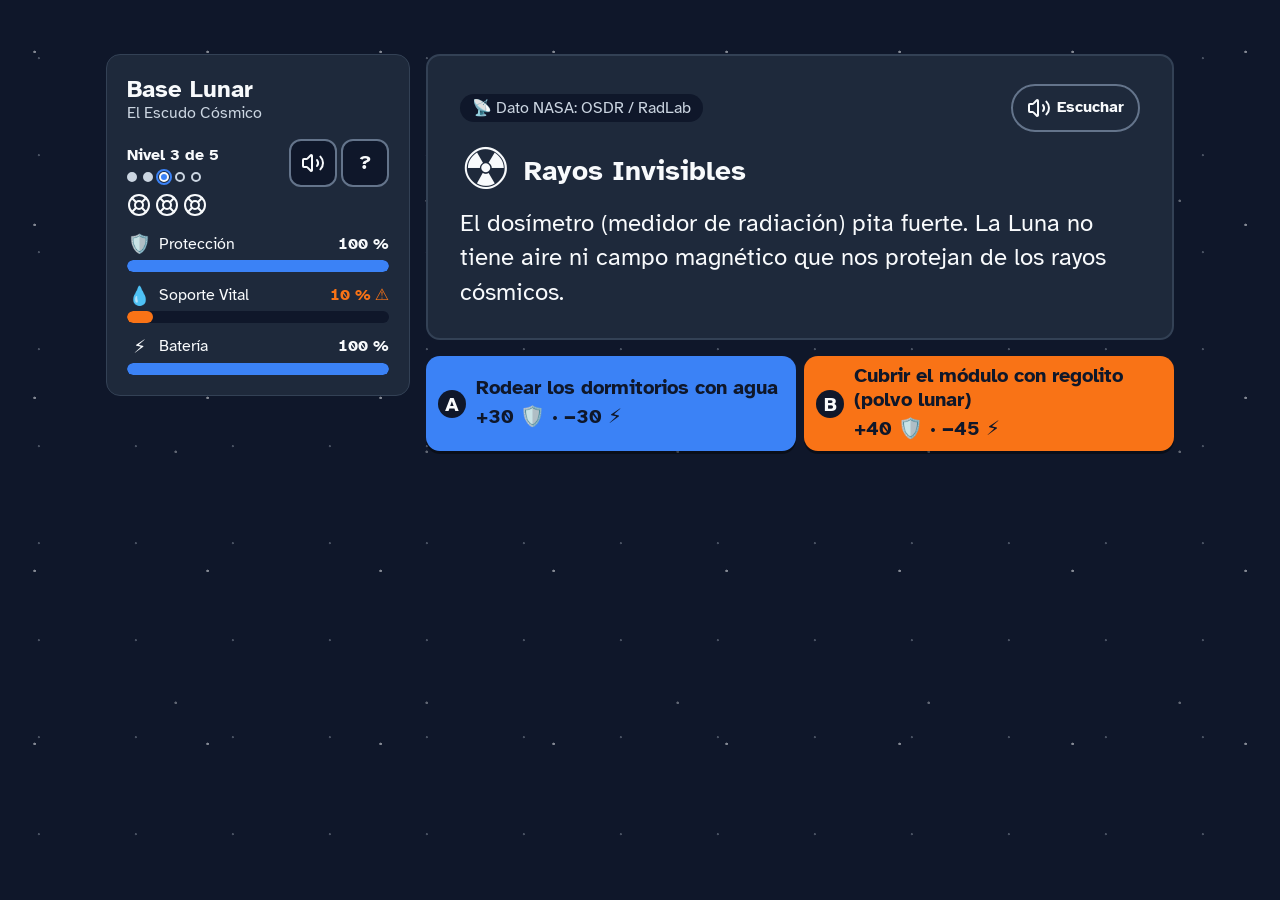
==== index.html @ 20a6fba3 "feat(ui): maqueta los 3 bloques con datos de ejemplo, responsiva y accesible - index.html: HUD (prog" ====
<!DOCTYPE html>
<html lang="es">
<head>
  <meta charset="utf-8">
  <meta name="viewport" content="width=device-width, initial-scale=1, viewport-fit=cover">
  <meta http-equiv="Content-Security-Policy" content="default-src 'self'; script-src 'self'; style-src 'self'; img-src 'self'; font-src 'self'; connect-src https://api.nasa.gov; base-uri 'none'; form-action 'none'; object-src 'none'">
  <title>Base Lunar: El Escudo Cósmico</title>
  <meta name="description" content="Juego educativo para niñas y niños de 7 a 12 años: comanda una base en la Luna y aprende datos reales de NASA y CSA.">
  <meta name="theme-color" content="#0F172A">
  <meta name="color-scheme" content="dark">
  <link rel="icon" href="assets/favicon.svg" type="image/svg+xml">
  <link rel="stylesheet" href="style.css">
  <script src="js/config.js" defer></script>
  <script src="js/ui.js" defer></script>
</head>
<body>
  <noscript>
    <p class="aviso-noscript">Para jugar a Base Lunar hay que activar JavaScript en el navegador.</p>
  </noscript>

  <!-- F1 · Maqueta con datos de ejemplo (Nivel 3). El motor y el render llegan en F2.
       Íconos: Lucide (licencia ISC), https://lucide.dev -->
  <main class="app" id="app">

    <section class="hud" aria-labelledby="hud-titulo">
      <h1 class="hud__titulo" id="hud-titulo">Base Lunar <span class="hud__subtitulo">El Escudo Cósmico</span></h1>

      <div class="hud__barra">
        <div class="progreso">
          <p class="progreso__texto" id="progreso-texto">Nivel 3 de 5</p>
          <ol class="progreso__puntos" aria-hidden="true">
            <li class="progreso__punto progreso__punto--hecho"></li>
            <li class="progreso__punto progreso__punto--hecho"></li>
            <li class="progreso__punto progreso__punto--actual"></li>
            <li class="progreso__punto"></li>
            <li class="progreso__punto"></li>
          </ol>
        </div>

        <p class="respaldos">
          <span class="sr-only" id="respaldos-texto">Protocolos de Respaldo: quedan 3 de 3</span>
          <span class="respaldos__iconos" aria-hidden="true">
            <svg class="respaldo" viewBox="0 0 24 24" fill="none" stroke="currentColor" stroke-width="2" stroke-linecap="round" stroke-linejoin="round"><circle cx="12" cy="12" r="10"/><path d="m4.93 4.93 4.24 4.24"/><path d="m14.83 9.17 4.24-4.24"/><path d="m14.83 14.83 4.24 4.24"/><path d="m9.17 14.83-4.24 4.24"/><circle cx="12" cy="12" r="4"/></svg>
            <svg class="respaldo" viewBox="0 0 24 24" fill="none" stroke="currentColor" stroke-width="2" stroke-linecap="round" stroke-linejoin="round"><circle cx="12" cy="12" r="10"/><path d="m4.93 4.93 4.24 4.24"/><path d="m14.83 9.17 4.24-4.24"/><path d="m14.83 14.83 4.24 4.24"/><path d="m9.17 14.83-4.24 4.24"/><circle cx="12" cy="12" r="4"/></svg>
            <svg class="respaldo" viewBox="0 0 24 24" fill="none" stroke="currentColor" stroke-width="2" stroke-linecap="round" stroke-linejoin="round"><circle cx="12" cy="12" r="10"/><path d="m4.93 4.93 4.24 4.24"/><path d="m14.83 9.17 4.24-4.24"/><path d="m14.83 14.83 4.24 4.24"/><path d="m9.17 14.83-4.24 4.24"/><circle cx="12" cy="12" r="4"/></svg>
          </span>
        </p>

        <div class="hud__botones">
          <button type="button" class="boton-icono" id="boton-sonido" aria-pressed="true" aria-label="Efectos de sonido">
            <svg class="icono icono--sonido-activo" viewBox="0 0 24 24" fill="none" stroke="currentColor" stroke-width="2" stroke-linecap="round" stroke-linejoin="round" aria-hidden="true"><path d="M11 4.702a.705.705 0 0 0-1.203-.498L6.413 7.587A1.4 1.4 0 0 1 5.416 8H3a1 1 0 0 0-1 1v6a1 1 0 0 0 1 1h2.416a1.4 1.4 0 0 1 .997.413l3.383 3.384A.705.705 0 0 0 11 19.298z"/><path d="M16 9a5 5 0 0 1 0 6"/><path d="M19.364 18.364a9 9 0 0 0 0-12.728"/></svg>
            <svg class="icono icono--sonido-silencio" viewBox="0 0 24 24" fill="none" stroke="currentColor" stroke-width="2" stroke-linecap="round" stroke-linejoin="round" aria-hidden="true"><path d="M11 4.702a.7.7 0 0 0-1.203-.498L6.413 7.587A1.4 1.4 0 0 1 5.416 8H3a1 1 0 0 0-1 1v6a1 1 0 0 0 1 1h2.416a1.4 1.4 0 0 1 .997.413l3.383 3.384A.7.7 0 0 0 11 19.298z"/><path d="m16.5 14.5 5-5"/><path d="m16.5 9.5 5 5"/></svg>
          </button>
          <button type="button" class="boton-icono" id="boton-ayuda" aria-label="Cómo se juega"><span aria-hidden="true">?</span></button>
        </div>
      </div>

      <ul class="medidores" aria-label="Medidores de la base">
        <li class="medidor" id="medidor-proteccion">
          <span class="medidor__icono" aria-hidden="true">🛡️</span>
          <span class="medidor__nombre" id="medidor-proteccion-nombre">Protección</span>
          <span class="medidor__barra" role="progressbar" aria-labelledby="medidor-proteccion-nombre" aria-valuemin="0" aria-valuemax="100" aria-valuenow="100" aria-valuetext="100 %"><span class="medidor__relleno"></span></span>
          <span class="medidor__valor" aria-hidden="true"><span class="medidor__numero">100&nbsp;%</span><span class="medidor__aviso">⚠</span></span>
          <span class="medidor__flotante" aria-hidden="true"></span>
        </li>
        <li class="medidor" id="medidor-soporte">
          <span class="medidor__icono" aria-hidden="true">💧</span>
          <span class="medidor__nombre" id="medidor-soporte-nombre">Soporte Vital</span>
          <span class="medidor__barra" role="progressbar" aria-labelledby="medidor-soporte-nombre" aria-valuemin="0" aria-valuemax="100" aria-valuenow="10" aria-valuetext="10 %, nivel bajo"><span class="medidor__relleno"></span></span>
          <span class="medidor__valor" aria-hidden="true"><span class="medidor__numero">10&nbsp;%</span><span class="medidor__aviso">⚠</span></span>
          <span class="medidor__flotante" aria-hidden="true"></span>
        </li>
        <li class="medidor" id="medidor-bateria">
          <span class="medidor__icono" aria-hidden="true">⚡</span>
          <span class="medidor__nombre" id="medidor-bateria-nombre">Batería</span>
          <span class="medidor__barra" role="progressbar" aria-labelledby="medidor-bateria-nombre" aria-valuemin="0" aria-valuemax="100" aria-valuenow="100" aria-valuetext="100 %"><span class="medidor__relleno"></span></span>
          <span class="medidor__valor" aria-hidden="true"><span class="medidor__numero">100&nbsp;%</span><span class="medidor__aviso">⚠</span></span>
          <span class="medidor__flotante" aria-hidden="true"></span>
        </li>
      </ul>
    </section>

    <article class="tarjeta" id="tarjeta" tabindex="-1" aria-labelledby="tarjeta-titulo">
      <div class="tarjeta__superior">
        <p class="etiqueta" id="tarjeta-etiqueta"><span aria-hidden="true">📡</span> Dato NASA: OSDR / RadLab</p>
        <button type="button" class="boton-escuchar" id="boton-escuchar">
          <svg class="icono" viewBox="0 0 24 24" fill="none" stroke="currentColor" stroke-width="2" stroke-linecap="round" stroke-linejoin="round" aria-hidden="true"><path d="M11 4.702a.705.705 0 0 0-1.203-.498L6.413 7.587A1.4 1.4 0 0 1 5.416 8H3a1 1 0 0 0-1 1v6a1 1 0 0 0 1 1h2.416a1.4 1.4 0 0 1 .997.413l3.383 3.384A.705.705 0 0 0 11 19.298z"/><path d="M16 9a5 5 0 0 1 0 6"/><path d="M19.364 18.364a9 9 0 0 0 0-12.728"/></svg>
          <span class="boton-escuchar__texto">Escuchar</span>
        </button>
      </div>

      <div class="tarjeta__cabecera">
        <span class="tarjeta__avatar" aria-hidden="true">☢️</span>
        <h2 class="tarjeta__titulo" id="tarjeta-titulo"><span class="sr-only">Nivel 3: </span>Rayos Invisibles</h2>
      </div>

      <p class="tarjeta__historia" id="tarjeta-historia">El dosímetro (medidor de radiación) pita fuerte. La Luna no tiene aire ni campo magnético que nos protejan de los rayos cósmicos.</p>

      <div class="resultado" id="resultado" hidden>
        <p class="resultado__texto" id="resultado-texto">Las bombas llevaron agua alrededor de los dormitorios. ¡La tripulación duerme protegida!</p>
        <aside class="dato" aria-labelledby="dato-titulo">
          <h3 class="dato__titulo" id="dato-titulo"><span aria-hidden="true">💡</span> Dato real</h3>
          <p class="dato__texto" id="dato-texto">El agua ayuda a frenar la radiación espacial porque tiene mucho hidrógeno. ¡Y una capa gruesa de polvo lunar sobre la base también sirve de escudo!</p>
          <p class="dato__fuente">Fuente: <a id="dato-enlace" href="https://ntrs.nasa.gov/citations/20150001237" target="_blank" rel="noopener noreferrer">NASA, estudio RadWorks<span class="sr-only"> (se abre en otra pestaña)</span></a></p>
        </aside>
      </div>
    </article>

    <section class="decisiones" aria-label="Decisiones">
      <div class="decisiones__opciones" id="opciones">
        <button type="button" class="opcion opcion--a" id="opcion-a" aria-keyshortcuts="A 1">
          <span class="opcion__letra" aria-hidden="true">A</span>
          <span class="opcion__cuerpo">
            <span class="opcion__titulo"><span class="sr-only">Opción A: </span>Rodear los dormitorios con agua</span>
            <span class="opcion__efectos" aria-hidden="true"><span class="efecto">+30 🛡️</span><span class="efecto">−30 ⚡</span></span>
            <span class="sr-only">. Gana 30 de Protección y cuesta 30 de Batería.</span>
          </span>
        </button>
        <button type="button" class="opcion opcion--b" id="opcion-b" aria-keyshortcuts="B 2">
          <span class="opcion__letra" aria-hidden="true">B</span>
          <span class="opcion__cuerpo">
            <span class="opcion__titulo"><span class="sr-only">Opción B: </span>Cubrir el módulo con regolito (polvo lunar)</span>
            <span class="opcion__efectos" aria-hidden="true"><span class="efecto">+40 🛡️</span><span class="efecto">−45 ⚡</span></span>
            <span class="sr-only">. Gana 40 de Protección y cuesta 45 de Batería.</span>
          </span>
        </button>
      </div>
      <button type="button" class="boton-principal" id="boton-continuar" hidden>Continuar <span aria-hidden="true">▶</span></button>
    </section>

  </main>

  <div class="sr-only" id="anuncio" aria-live="polite"></div>
  <div class="sr-only" id="anuncio-urgente" aria-live="assertive"></div>
</body>
</html>
---- style.css ----
/*
 * Base Lunar · style.css
 * Tokens, layout responsivo (mobile-first), estados, animaciones y movimiento reducido.
 * Paleta y reglas: sección 5 del Prompt 0. Decisiones: DECISIONES.md.
 */

/* ---------- Tipografía autoalojada (D-12) ---------- */
@font-face {
  font-family: "Atkinson Hyperlegible";
  src: url("assets/fonts/atkinson-hyperlegible-latin-400.woff2") format("woff2");
  font-weight: 400;
  font-style: normal;
  font-display: swap;
}

@font-face {
  font-family: "Atkinson Hyperlegible";
  src: url("assets/fonts/atkinson-hyperlegible-latin-700.woff2") format("woff2");
  font-weight: 700;
  font-style: normal;
  font-display: swap;
}

/* ---------- Tokens ---------- */
:root {
  /* Paleta (5.3) */
  --color-fondo: #0F172A;
  --color-superficie: #1E293B;
  --color-primario: #3B82F6;
  --color-acento: #F97316;
  --color-alerta: #450A0A;

  /* Neutros y apoyo (contrastes calculados en DECISIONES.md, D-20) */
  --color-texto: #F8FAFC;
  --color-texto-suave: #CBD5E1;
  --color-texto-oscuro: #0F172A;
  --color-enlace: #93C5FD;
  --color-borde: #334155;
  --color-borde-control: #64748B;

  /* Tipografía fluida (5.2): base de 18 px o más e historia de 20 px o más */
  --fuente: "Atkinson Hyperlegible", system-ui, -apple-system, "Segoe UI", Roboto, "Helvetica Neue", Arial, sans-serif;
  --texto-base: clamp(1.125rem, 1.05rem + 0.35vw, 1.25rem);
  --texto-historia: clamp(1.25rem, 1.15rem + 0.5vw, 1.5rem);
  --texto-titulo: clamp(1.375rem, 1.2rem + 0.8vw, 1.75rem);
  --texto-pequeno: 1rem;

  /* Espacios y movimiento */
  --radio: 14px;
  --hueco: clamp(8px, 1.5vw, 16px);
  --margen-lateral: 16px;
  --duracion-barra: 0.4s;

  color-scheme: dark;
}

/* ---------- Base ---------- */
*,
*::before,
*::after {
  box-sizing: border-box;
}

[hidden] {
  display: none !important;
}

html {
  -webkit-text-size-adjust: 100%;
  text-size-adjust: 100%;
}

body {
  margin: 0;
  min-height: 100vh;
  min-height: 100dvh;
  background-color: var(--color-fondo);
  background-image:
    radial-gradient(circle at 20% 30%, rgb(248 250 252 / 0.5) 0 1px, transparent 1.6px),
    radial-gradient(circle at 70% 80%, rgb(248 250 252 / 0.35) 0 1px, transparent 1.6px),
    radial-gradient(circle at 40% 60%, rgb(203 213 225 / 0.3) 0 0.8px, transparent 1.4px);
  background-size: 173px 173px, 251px 251px, 97px 97px;
  color: var(--color-texto);
  font-family: var(--fuente);
  font-size: var(--texto-base);
  line-height: 1.45;
  transition: background-color 0.6s ease;
}

button {
  font: inherit;
  color: inherit;
}

a {
  color: var(--color-enlace);
  text-underline-offset: 0.15em;
}

a:hover {
  text-decoration-thickness: 2px;
}

:focus-visible {
  outline: 3px solid var(--color-texto);
  outline-offset: 3px;
}

.sr-only {
  position: absolute !important;
  width: 1px;
  height: 1px;
  margin: -1px;
  padding: 0;
  overflow: hidden;
  clip: rect(0 0 0 0);
  clip-path: inset(50%);
  white-space: nowrap;
  border: 0;
}

.icono {
  flex: none;
  width: 24px;
  height: 24px;
}

/* ---------- Layout base: móvil vertical (5.2) ---------- */
/* HUD arriba, tarjeta al centro (con scroll interno si hace falta) y decisiones fijas abajo. */
.app {
  display: grid;
  grid-template-columns: minmax(0, 1fr);
  grid-template-rows: auto minmax(0, 1fr) auto;
  grid-template-areas:
    "hud"
    "tarjeta"
    "decisiones";
  gap: var(--hueco);
  width: 100%;
  max-width: 1100px;
  height: 100vh;
  height: 100dvh;
  margin: 0 auto;
  padding:
    max(8px, env(safe-area-inset-top))
    max(var(--margen-lateral), env(safe-area-inset-right))
    max(8px, env(safe-area-inset-bottom))
    max(var(--margen-lateral), env(safe-area-inset-left));
  overflow-x: clip;
}

/* ---------- Panel de estado (HUD) ---------- */
.hud {
  grid-area: hud;
  display: grid;
  align-content: start;
  gap: 6px;
  padding: 8px 10px;
  background: var(--color-superficie);
  border: 1px solid var(--color-borde);
  border-radius: var(--radio);
}

/* El título solo se ve en escritorio; en móvil queda para el lector de pantalla. */
.hud__titulo {
  position: absolute;
  width: 1px;
  height: 1px;
  margin: -1px;
  overflow: hidden;
  clip: rect(0 0 0 0);
  clip-path: inset(50%);
  white-space: nowrap;
}

.hud__subtitulo {
  display: block;
  font-size: var(--texto-pequeno);
  font-weight: 400;
  color: var(--color-texto-suave);
}

.hud__barra {
  display: flex;
  flex-wrap: wrap;
  align-items: center;
  gap: 6px 10px;
}

.progreso {
  display: grid;
  flex: 1 1 auto;
  gap: 4px;
  min-width: 0;
}

.progreso__texto {
  margin: 0;
  font-size: var(--texto-pequeno);
  font-weight: 700;
  white-space: nowrap;
}

.progreso__puntos {
  display: flex;
  gap: 6px;
  margin: 0;
  padding: 0;
  list-style: none;
}

.progreso__punto {
  width: 10px;
  height: 10px;
  border: 2px solid var(--color-texto-suave);
  border-radius: 50%;
}

.progreso__punto--hecho {
  background: var(--color-texto-suave);
}

.progreso__punto--actual {
  background: var(--color-primario);
  border-color: var(--color-texto);
  outline: 2px solid var(--color-primario);
  outline-offset: 1px;
}

.respaldos {
  display: flex;
  align-items: center;
  margin: 0;
}

.respaldos__iconos {
  display: inline-flex;
  gap: 4px;
  color: var(--color-texto);
}

.respaldo {
  width: clamp(18px, 5.5vw, 24px);
  height: clamp(18px, 5.5vw, 24px);
}

.respaldo--usado {
  opacity: 0.3;
}

.hud__botones {
  display: flex;
  gap: 4px;
  margin-left: auto;
}

.boton-icono {
  display: grid;
  place-items: center;
  width: 48px;
  height: 48px;
  padding: 0;
  border: 2px solid var(--color-borde-control);
  border-radius: 12px;
  background: var(--color-fondo);
  font-size: 1.25rem;
  font-weight: 700;
  line-height: 1;
  cursor: pointer;
}

.boton-icono:hover {
  border-color: var(--color-texto-suave);
}

.boton-icono[aria-pressed="true"] .icono--sonido-silencio,
.boton-icono[aria-pressed="false"] .icono--sonido-activo {
  display: none;
}

/* Medidores: icono, nombre, barra y número (3.1, 5.1). Una fila por medidor;
   subgrid alinea las columnas de los tres medidores. */
.medidores {
  display: grid;
  grid-template-columns: 1.6em max-content minmax(2.5rem, 1fr) max-content;
  gap: 6px 8px;
  margin: 0;
  padding: 0;
  list-style: none;
  font-size: var(--texto-pequeno);
}

.medidor {
  position: relative;
  display: grid;
  grid-column: 1 / -1;
  grid-template-columns: subgrid;
  align-items: center;
}

@supports not (grid-template-columns: subgrid) {
  .medidor {
    grid-template-columns: 1.6em 7.5em minmax(2.5rem, 1fr) 4em;
    column-gap: 8px;
  }
}

.medidor__icono {
  grid-column: 1;
  font-size: 1.15em;
  line-height: 1;
  text-align: center;
}

.medidor__nombre {
  grid-column: 2;
}

.medidor__barra {
  grid-column: 3;
  display: block;
  height: 12px;
  overflow: hidden;
  background: var(--color-fondo);
  border-radius: 999px;
}

.medidor__relleno {
  display: block;
  width: 0;
  height: 100%;
  background: var(--color-primario);
  border-radius: inherit;
  transition: width var(--duracion-barra) ease, background-color 0.3s ease;
}

.medidor__valor {
  grid-column: 4;
  justify-self: end;
  font-weight: 700;
  font-variant-numeric: tabular-nums;
  white-space: nowrap;
}

.medidor__aviso {
  display: none;
  margin-left: 4px;
  color: var(--color-acento);
}

.medidor--bajo .medidor__relleno {
  background: var(--color-acento);
  animation: pulso-bajo 1.6s ease-in-out infinite;
}

.medidor--bajo .medidor__valor {
  color: var(--color-acento);
}

.medidor--bajo .medidor__aviso {
  display: inline;
}

/* Números flotantes («+20 ⚡», «−35 💧») junto a cada barra (5.4) */
.medidor__flotante {
  position: absolute;
  top: -0.9em;
  right: 0;
  font-weight: 700;
  opacity: 0;
  pointer-events: none;
}

.medidor__flotante--gana {
  color: var(--color-enlace);
}

.medidor__flotante--pierde {
  color: var(--color-acento);
}

.medidor__flotante--activo {
  animation: flotar 1.2s ease-out forwards;
}

/* ---------- Tarjeta de misión ---------- */
.tarjeta {
  grid-area: tarjeta;
  min-height: 0;
  overflow-y: auto;
  overscroll-behavior: contain;
  padding: clamp(12px, 3vw, 28px);
  background: var(--color-superficie);
  border: 2px solid var(--color-borde);
  border-radius: var(--radio);
  scrollbar-width: thin;
  scrollbar-color: var(--color-borde-control) transparent;
}

.tarjeta__superior {
  display: flex;
  align-items: center;
  justify-content: space-between;
  gap: 8px;
}

.etiqueta {
  flex: 0 1 auto;
  min-width: 0;
  margin: 0;
  padding: 4px 12px;
  font-size: var(--texto-pequeno);
  line-height: 1.3;
  color: var(--color-texto-suave);
  background: var(--color-fondo);
  border-radius: 14px;
}

.boton-escuchar {
  display: inline-flex;
  flex: none;
  align-items: center;
  gap: 6px;
  min-height: 48px;
  padding: 0 14px;
  border: 2px solid var(--color-borde-control);
  border-radius: 999px;
  background: transparent;
  font-size: var(--texto-pequeno);
  font-weight: 700;
  cursor: pointer;
}

.boton-escuchar:hover {
  border-color: var(--color-texto-suave);
}

.tarjeta__cabecera {
  display: flex;
  align-items: center;
  gap: 12px;
  margin: 10px 0 6px;
}

.tarjeta__avatar {
  flex: none;
  font-size: clamp(2.25rem, 2rem + 2vw, 3.75rem);
  line-height: 1;
}

.tarjeta__titulo {
  margin: 0;
  font-size: var(--texto-titulo);
  line-height: 1.2;
  text-wrap: balance;
}

.tarjeta__historia {
  max-width: 60ch;
  margin: 0;
  font-size: var(--texto-historia);
  line-height: 1.45;
}

.resultado {
  display: grid;
  gap: 12px;
  margin-top: 16px;
}

.resultado__texto {
  margin: 0;
  font-weight: 700;
}

.dato {
  padding: 12px 16px;
  background: var(--color-fondo);
  border-left: 4px solid var(--color-primario);
  border-radius: 10px;
}

.dato__titulo {
  margin: 0 0 6px;
  font-size: 1.125rem;
}

.dato__texto {
  margin: 0 0 8px;
}

.dato__fuente {
  margin: 0;
  font-size: var(--texto-pequeno);
  color: var(--color-texto-suave);
}

/* ---------- Panel de decisiones ---------- */
.decisiones {
  grid-area: decisiones;
  container: decisiones / inline-size;
}

.decisiones__opciones {
  display: grid;
  gap: 8px;
}

/* Texto oscuro sobre azul (4,9:1) y sobre naranja (6,4:1): AA para cualquier tamaño (5.3) */
.opcion {
  display: grid;
  grid-template-columns: auto minmax(0, 1fr);
  align-items: center;
  column-gap: 10px;
  width: 100%;
  min-height: 64px;
  padding: 8px 12px;
  border: 0;
  border-radius: var(--radio);
  color: var(--color-texto-oscuro);
  text-align: left;
  box-shadow: 0 3px 0 rgb(0 0 0 / 0.4);
  cursor: pointer;
  transition: filter 0.15s ease, transform 0.1s ease;
}

.opcion--a {
  background: var(--color-primario);
}

.opcion--b {
  background: var(--color-acento);
}

.opcion:hover {
  filter: brightness(1.08);
}

.opcion:active {
  transform: translateY(2px);
  box-shadow: 0 1px 0 rgb(0 0 0 / 0.4);
}

.opcion:disabled {
  cursor: default;
  filter: grayscale(0.6);
  opacity: 0.7;
}

.opcion__letra {
  display: grid;
  place-items: center;
  width: 1.75rem;
  height: 1.75rem;
  border-radius: 50%;
  background: var(--color-texto-oscuro);
  color: var(--color-texto);
  font-weight: 700;
}

.opcion__cuerpo {
  display: grid;
  gap: 2px;
  min-width: 0;
}

.opcion__titulo {
  font-weight: 700;
  line-height: 1.2;
}

/* Ganancia y costo: en línea («+30 🛡️ · −30 ⚡») o en columna a la derecha */
.opcion__efectos {
  display: flex;
  flex-wrap: wrap;
  column-gap: 0.35em;
  font-weight: 700;
  font-variant-numeric: tabular-nums;
  white-space: nowrap;
}

.efecto + .efecto::before {
  content: "· ";
}

@container decisiones (min-width: 20rem) and (max-width: 34rem) {
  .opcion {
    grid-template-columns: auto minmax(0, 1fr) auto;
  }

  .opcion__cuerpo {
    display: contents;
  }

  .opcion__efectos {
    flex-direction: column;
    align-items: flex-end;
  }

  .efecto + .efecto::before {
    content: none;
  }
}

@container decisiones (min-width: 34rem) {
  .decisiones__opciones {
    grid-template-columns: 1fr 1fr;
  }
}

.boton-principal {
  display: flex;
  align-items: center;
  justify-content: center;
  gap: 8px;
  width: 100%;
  min-height: 56px;
  padding: 10px 16px;
  border: 0;
  border-radius: var(--radio);
  background: var(--color-primario);
  color: var(--color-texto-oscuro);
  font-size: 1.125em;
  font-weight: 700;
  box-shadow: 0 3px 0 rgb(0 0 0 / 0.4);
  cursor: pointer;
}

.boton-principal:hover {
  filter: brightness(1.08);
}

/* ---------- Pantallas estrechas (menos de 360 px) ---------- */
@media (max-width: 359px) {
  :root {
    --margen-lateral: 12px;
  }

  .hud__barra {
    column-gap: 6px;
  }

  .progreso__texto,
  .medidores {
    font-size: 0.9375rem;
  }

  /* «Escuchar» queda solo con el ícono; el texto sigue siendo su nombre accesible. */
  .boton-escuchar {
    justify-content: center;
    width: 48px;
    padding: 0;
  }

  .boton-escuchar__texto {
    position: absolute;
    width: 1px;
    height: 1px;
    margin: -1px;
    overflow: hidden;
    clip: rect(0 0 0 0);
    clip-path: inset(50%);
    white-space: nowrap;
  }
}

/* ---------- Tabletas en vertical: la tarjeta mide lo que su contenido ---------- */
@media (min-width: 600px) and (orientation: portrait) {
  .app {
    grid-template-rows: auto minmax(0, auto) auto;
    align-content: start;
  }
}

/* ---------- Medidores en dos líneas (HUD estrecho o en columna) ---------- */
@media (orientation: landscape) and (max-height: 560px), (min-width: 900px) and (min-height: 561px) {
  .medidor {
    grid-column: auto;
    grid-template-columns: 1.6em minmax(0, 1fr) auto;
    column-gap: 6px;
    row-gap: 4px;
  }

  .medidor__icono,
  .medidor__nombre,
  .medidor__valor {
    grid-row: 1;
  }

  .medidor__valor {
    grid-column: 3;
  }

  .medidor__barra {
    grid-row: 2;
    grid-column: 1 / -1;
  }
}

/* ---------- Móvil horizontal: HUD arriba; tarjeta y decisiones en dos columnas ---------- */
@media (orientation: landscape) and (max-height: 560px) {
  .app {
    grid-template-columns: minmax(0, 1.35fr) minmax(0, 1fr);
    grid-template-rows: auto minmax(0, 1fr);
    grid-template-areas:
      "hud hud"
      "tarjeta decisiones";
  }

  .medidores {
    grid-template-columns: repeat(3, minmax(0, 1fr));
    column-gap: 14px;
  }

  /* Las barras quedan alineadas aunque un nombre ocupe dos líneas. */
  .medidor {
    grid-template-rows: 1fr auto;
    align-items: end;
  }

  .decisiones {
    min-height: 0;
    overflow-y: auto;
  }
}

/* ---------- Escritorio (900 px o más): HUD como columna izquierda ---------- */
@media (min-width: 900px) and (min-height: 561px) {
  .app {
    grid-template-columns: minmax(15rem, 19rem) minmax(0, 1fr);
    grid-template-rows: minmax(0, auto) auto;
    grid-template-areas:
      "hud tarjeta"
      "hud decisiones";
    align-content: start;
    padding-top: clamp(16px, 6vh, 64px);
  }

  .hud {
    align-self: start;
    gap: 16px;
    padding: 20px;
  }

  .hud__titulo {
    position: static;
    width: auto;
    height: auto;
    margin: 0;
    overflow: visible;
    clip: auto;
    clip-path: none;
    white-space: normal;
    font-size: 1.5rem;
    line-height: 1.2;
  }

  .hud__barra {
    display: grid;
    grid-template-columns: minmax(0, 1fr) auto;
    grid-template-areas:
      "progreso botones"
      "respaldos respaldos";
  }

  .progreso {
    grid-area: progreso;
  }

  .hud__botones {
    grid-area: botones;
  }

  .respaldos {
    grid-area: respaldos;
  }

  .medidores {
    grid-template-columns: minmax(0, 1fr);
    gap: 12px;
  }

  .tarjeta {
    padding: 28px 32px;
  }
}

/* ---------- Estados ---------- */
/* Nivel 4: tormenta solar (5.4) */
.alert-storm {
  background-color: var(--color-alerta);
}

.alert-storm .tarjeta {
  border-color: var(--color-acento);
  animation: pulso-borde 2.4s ease-in-out infinite;
}

/* Al perder un respaldo (3.3). Va después de .alert-storm para ganarle. */
.tarjeta.tarjeta--temblor {
  animation: temblor 0.4s ease-in-out 1;
}

@keyframes temblor {
  0%, 100% { transform: translateX(0); }
  20% { transform: translateX(-8px); }
  40% { transform: translateX(8px); }
  60% { transform: translateX(-5px); }
  80% { transform: translateX(5px); }
}

@keyframes pulso-borde {
  0%, 100% { box-shadow: 0 0 0 0 rgb(249 115 22 / 0); }
  50% { box-shadow: 0 0 0 6px rgb(249 115 22 / 0.35); }
}

@keyframes pulso-bajo {
  0%, 100% { opacity: 1; }
  50% { opacity: 0.55; }
}

@keyframes flotar {
  0% { opacity: 0; transform: translateY(6px); }
  15% { opacity: 1; }
  80% { opacity: 1; transform: translateY(-10px); }
  100% { opacity: 0; transform: translateY(-14px); }
}

@keyframes destello {
  0% { border-color: var(--color-acento); box-shadow: 0 0 0 6px rgb(249 115 22 / 0.6); }
  100% { border-color: var(--color-borde); box-shadow: 0 0 0 0 rgb(249 115 22 / 0); }
}

@keyframes aparecer {
  0% { opacity: 0; }
  15%, 80% { opacity: 1; }
  100% { opacity: 0; }
}

/* ---------- Movimiento reducido: sin temblor ni pulsos (5.4) ---------- */
@media (prefers-reduced-motion: reduce) {
  body,
  .medidor__relleno,
  .opcion {
    transition: none;
  }

  .medidor--bajo .medidor__relleno {
    animation: none;
  }

  .alert-storm .tarjeta {
    animation: none;
    box-shadow: 0 0 0 4px rgb(249 115 22 / 0.45);
  }

  .tarjeta.tarjeta--temblor {
    animation: destello 0.6s ease-out 1;
  }

  .medidor__flotante--activo {
    animation: aparecer 1.2s ease-out forwards;
  }

  .opcion:active {
    transform: none;
  }
}

/* ---------- Sin JavaScript ---------- */
.aviso-noscript {
  max-width: 40rem;
  margin: 16px auto;
  padding: 16px 20px;
  background: var(--color-superficie);
  border: 2px solid var(--color-acento);
  border-radius: var(--radio);
  font-size: 1.25rem;
}
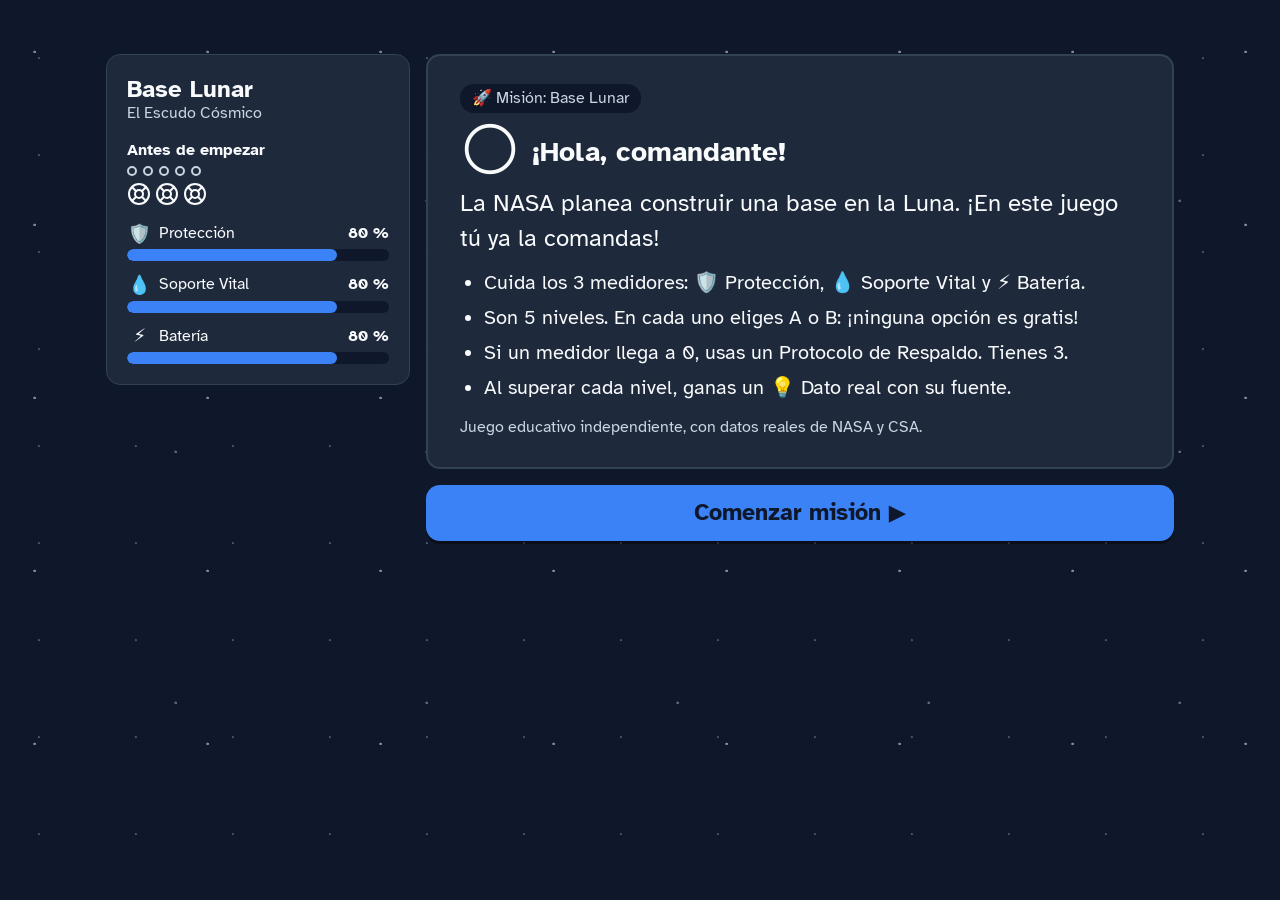
==== commit 7d0de6b1: "feat(ui): conecta la vista con el motor y añade todas las pantallas - index.html: vistas de Inicio, " ====
--- a/index.html
+++ b/index.html
@@ -11,6 +11,9 @@
   <link rel="icon" href="assets/favicon.svg" type="image/svg+xml">
   <link rel="stylesheet" href="style.css">
   <script src="js/config.js" defer></script>
+  <script src="js/levels.js" defer></script>
+  <script src="js/nasaData.js" defer></script>
+  <script src="js/game.js" defer></script>
   <script src="js/ui.js" defer></script>
 </head>
 <body>
@@ -18,8 +21,7 @@
     <p class="aviso-noscript">Para jugar a Base Lunar hay que activar JavaScript en el navegador.</p>
   </noscript>
 
-  <!-- F1 · Maqueta con datos de ejemplo (Nivel 3). El motor y el render llegan en F2.
-       Íconos: Lucide (licencia ISC), https://lucide.dev -->
+  <!-- Íconos: Lucide (licencia ISC), https://lucide.dev -->
   <main class="app" id="app">
 
     <section class="hud" aria-labelledby="hud-titulo">
@@ -27,11 +29,11 @@
 
       <div class="hud__barra">
         <div class="progreso">
-          <p class="progreso__texto" id="progreso-texto">Nivel 3 de 5</p>
+          <p class="progreso__texto" id="progreso-texto">Antes de empezar</p>
           <ol class="progreso__puntos" aria-hidden="true">
-            <li class="progreso__punto progreso__punto--hecho"></li>
-            <li class="progreso__punto progreso__punto--hecho"></li>
-            <li class="progreso__punto progreso__punto--actual"></li>
+            <li class="progreso__punto"></li>
+            <li class="progreso__punto"></li>
+            <li class="progreso__punto"></li>
             <li class="progreso__punto"></li>
             <li class="progreso__punto"></li>
           </ol>
@@ -47,11 +49,11 @@
         </p>
 
         <div class="hud__botones">
-          <button type="button" class="boton-icono" id="boton-sonido" aria-pressed="true" aria-label="Efectos de sonido">
+          <button type="button" class="boton-icono" id="boton-sonido" aria-pressed="true" aria-label="Efectos de sonido" hidden>
             <svg class="icono icono--sonido-activo" viewBox="0 0 24 24" fill="none" stroke="currentColor" stroke-width="2" stroke-linecap="round" stroke-linejoin="round" aria-hidden="true"><path d="M11 4.702a.705.705 0 0 0-1.203-.498L6.413 7.587A1.4 1.4 0 0 1 5.416 8H3a1 1 0 0 0-1 1v6a1 1 0 0 0 1 1h2.416a1.4 1.4 0 0 1 .997.413l3.383 3.384A.705.705 0 0 0 11 19.298z"/><path d="M16 9a5 5 0 0 1 0 6"/><path d="M19.364 18.364a9 9 0 0 0 0-12.728"/></svg>
             <svg class="icono icono--sonido-silencio" viewBox="0 0 24 24" fill="none" stroke="currentColor" stroke-width="2" stroke-linecap="round" stroke-linejoin="round" aria-hidden="true"><path d="M11 4.702a.7.7 0 0 0-1.203-.498L6.413 7.587A1.4 1.4 0 0 1 5.416 8H3a1 1 0 0 0-1 1v6a1 1 0 0 0 1 1h2.416a1.4 1.4 0 0 1 .997.413l3.383 3.384A.7.7 0 0 0 11 19.298z"/><path d="m16.5 14.5 5-5"/><path d="m16.5 9.5 5 5"/></svg>
           </button>
-          <button type="button" class="boton-icono" id="boton-ayuda" aria-label="Cómo se juega"><span aria-hidden="true">?</span></button>
+          <button type="button" class="boton-icono" id="boton-ayuda" aria-label="Cómo se juega" hidden><span aria-hidden="true">?</span></button>
         </div>
       </div>
 
@@ -59,73 +61,127 @@
         <li class="medidor" id="medidor-proteccion">
           <span class="medidor__icono" aria-hidden="true">🛡️</span>
           <span class="medidor__nombre" id="medidor-proteccion-nombre">Protección</span>
-          <span class="medidor__barra" role="progressbar" aria-labelledby="medidor-proteccion-nombre" aria-valuemin="0" aria-valuemax="100" aria-valuenow="100" aria-valuetext="100 %"><span class="medidor__relleno"></span></span>
-          <span class="medidor__valor" aria-hidden="true"><span class="medidor__numero">100&nbsp;%</span><span class="medidor__aviso">⚠</span></span>
+          <span class="medidor__barra" role="progressbar" aria-labelledby="medidor-proteccion-nombre" aria-valuemin="0" aria-valuemax="100" aria-valuenow="80" aria-valuetext="80 %"><span class="medidor__relleno"></span></span>
+          <span class="medidor__valor" aria-hidden="true"><span class="medidor__numero">80&nbsp;%</span><span class="medidor__aviso">⚠</span></span>
           <span class="medidor__flotante" aria-hidden="true"></span>
         </li>
         <li class="medidor" id="medidor-soporte">
           <span class="medidor__icono" aria-hidden="true">💧</span>
           <span class="medidor__nombre" id="medidor-soporte-nombre">Soporte Vital</span>
-          <span class="medidor__barra" role="progressbar" aria-labelledby="medidor-soporte-nombre" aria-valuemin="0" aria-valuemax="100" aria-valuenow="10" aria-valuetext="10 %, nivel bajo"><span class="medidor__relleno"></span></span>
-          <span class="medidor__valor" aria-hidden="true"><span class="medidor__numero">10&nbsp;%</span><span class="medidor__aviso">⚠</span></span>
+          <span class="medidor__barra" role="progressbar" aria-labelledby="medidor-soporte-nombre" aria-valuemin="0" aria-valuemax="100" aria-valuenow="80" aria-valuetext="80 %"><span class="medidor__relleno"></span></span>
+          <span class="medidor__valor" aria-hidden="true"><span class="medidor__numero">80&nbsp;%</span><span class="medidor__aviso">⚠</span></span>
           <span class="medidor__flotante" aria-hidden="true"></span>
         </li>
         <li class="medidor" id="medidor-bateria">
           <span class="medidor__icono" aria-hidden="true">⚡</span>
           <span class="medidor__nombre" id="medidor-bateria-nombre">Batería</span>
-          <span class="medidor__barra" role="progressbar" aria-labelledby="medidor-bateria-nombre" aria-valuemin="0" aria-valuemax="100" aria-valuenow="100" aria-valuetext="100 %"><span class="medidor__relleno"></span></span>
-          <span class="medidor__valor" aria-hidden="true"><span class="medidor__numero">100&nbsp;%</span><span class="medidor__aviso">⚠</span></span>
+          <span class="medidor__barra" role="progressbar" aria-labelledby="medidor-bateria-nombre" aria-valuemin="0" aria-valuemax="100" aria-valuenow="80" aria-valuetext="80 %"><span class="medidor__relleno"></span></span>
+          <span class="medidor__valor" aria-hidden="true"><span class="medidor__numero">80&nbsp;%</span><span class="medidor__aviso">⚠</span></span>
           <span class="medidor__flotante" aria-hidden="true"></span>
         </li>
       </ul>
     </section>
 
-    <article class="tarjeta" id="tarjeta" tabindex="-1" aria-labelledby="tarjeta-titulo">
-      <div class="tarjeta__superior">
-        <p class="etiqueta" id="tarjeta-etiqueta"><span aria-hidden="true">📡</span> Dato NASA: OSDR / RadLab</p>
-        <button type="button" class="boton-escuchar" id="boton-escuchar">
-          <svg class="icono" viewBox="0 0 24 24" fill="none" stroke="currentColor" stroke-width="2" stroke-linecap="round" stroke-linejoin="round" aria-hidden="true"><path d="M11 4.702a.705.705 0 0 0-1.203-.498L6.413 7.587A1.4 1.4 0 0 1 5.416 8H3a1 1 0 0 0-1 1v6a1 1 0 0 0 1 1h2.416a1.4 1.4 0 0 1 .997.413l3.383 3.384A.705.705 0 0 0 11 19.298z"/><path d="M16 9a5 5 0 0 1 0 6"/><path d="M19.364 18.364a9 9 0 0 0 0-12.728"/></svg>
-          <span class="boton-escuchar__texto">Escuchar</span>
-        </button>
-      </div>
+    <div class="tarjeta" id="tarjeta" role="region" aria-label="Tarjeta de misión" tabindex="0">
 
-      <div class="tarjeta__cabecera">
-        <span class="tarjeta__avatar" aria-hidden="true">☢️</span>
-        <h2 class="tarjeta__titulo" id="tarjeta-titulo"><span class="sr-only">Nivel 3: </span>Rayos Invisibles</h2>
-      </div>
+      <section class="vista" id="vista-inicio" aria-labelledby="inicio-titulo">
+        <div class="tarjeta__superior">
+          <p class="etiqueta"><span aria-hidden="true">🚀</span> Misión: Base Lunar</p>
+        </div>
+        <div class="tarjeta__cabecera">
+          <span class="tarjeta__avatar" aria-hidden="true">🌕</span>
+          <h2 class="tarjeta__titulo" id="inicio-titulo" tabindex="-1">¡Hola, comandante!</h2>
+        </div>
+        <p class="tarjeta__historia">La NASA planea construir una base en la Luna. ¡En este juego tú ya la comandas!</p>
+        <ul class="instrucciones">
+          <li>Cuida los 3 medidores: 🛡️ Protección, 💧 Soporte Vital y ⚡ Batería.</li>
+          <li>Son 5 niveles. En cada uno eliges A o B: ¡ninguna opción es gratis!</li>
+          <li>Si un medidor llega a 0, usas un Protocolo de Respaldo. Tienes 3.</li>
+          <li>Al superar cada nivel, ganas un 💡 Dato real con su fuente.</li>
+        </ul>
+        <p class="nota">Juego educativo independiente, con datos reales de NASA y CSA.</p>
+      </section>
 
-      <p class="tarjeta__historia" id="tarjeta-historia">El dosímetro (medidor de radiación) pita fuerte. La Luna no tiene aire ni campo magnético que nos protejan de los rayos cósmicos.</p>
+      <section class="vista" id="vista-nivel" aria-labelledby="nivel-titulo" hidden>
+        <div class="tarjeta__superior">
+          <p class="etiqueta" id="nivel-etiqueta"></p>
+          <button type="button" class="boton-escuchar" id="boton-escuchar" hidden>
+            <svg class="icono" viewBox="0 0 24 24" fill="none" stroke="currentColor" stroke-width="2" stroke-linecap="round" stroke-linejoin="round" aria-hidden="true"><path d="M11 4.702a.705.705 0 0 0-1.203-.498L6.413 7.587A1.4 1.4 0 0 1 5.416 8H3a1 1 0 0 0-1 1v6a1 1 0 0 0 1 1h2.416a1.4 1.4 0 0 1 .997.413l3.383 3.384A.705.705 0 0 0 11 19.298z"/><path d="M16 9a5 5 0 0 1 0 6"/><path d="M19.364 18.364a9 9 0 0 0 0-12.728"/></svg>
+            <span class="boton-escuchar__texto">Escuchar</span>
+          </button>
+        </div>
+        <div class="tarjeta__cabecera">
+          <span class="tarjeta__avatar" id="nivel-avatar" aria-hidden="true"></span>
+          <h2 class="tarjeta__titulo" id="nivel-titulo" tabindex="-1"><span class="sr-only" id="nivel-numero">Nivel 1: </span><span id="nivel-nombre">La Noche Lunar</span></h2>
+        </div>
+        <p class="tarjeta__historia" id="nivel-historia"></p>
+        <p class="aviso aviso--tormenta" id="aviso-x" hidden></p>
+        <p class="aviso aviso--ayuda" id="aviso-ayuda" hidden></p>
+        <div class="aviso aviso--respaldo" id="aviso-respaldo" hidden>
+          <p class="aviso__mensaje" id="respaldo-mensaje"></p>
+          <p class="aviso__pista" id="respaldo-pista"></p>
+        </div>
+        <div class="resultado" id="resultado" hidden>
+          <p class="resultado__texto" id="resultado-texto"></p>
+          <div class="dato">
+            <h3 class="dato__titulo"><span aria-hidden="true">💡</span> Dato real</h3>
+            <p class="dato__texto" id="dato-texto"></p>
+            <div class="dato__extra" id="dato-extra" hidden></div>
+            <p class="dato__fuente" id="dato-fuentes"></p>
+          </div>
+        </div>
+      </section>
 
-      <div class="resultado" id="resultado" hidden>
-        <p class="resultado__texto" id="resultado-texto">Las bombas llevaron agua alrededor de los dormitorios. ¡La tripulación duerme protegida!</p>
-        <aside class="dato" aria-labelledby="dato-titulo">
-          <h3 class="dato__titulo" id="dato-titulo"><span aria-hidden="true">💡</span> Dato real</h3>
-          <p class="dato__texto" id="dato-texto">El agua ayuda a frenar la radiación espacial porque tiene mucho hidrógeno. ¡Y una capa gruesa de polvo lunar sobre la base también sirve de escudo!</p>
-          <p class="dato__fuente">Fuente: <a id="dato-enlace" href="https://ntrs.nasa.gov/citations/20150001237" target="_blank" rel="noopener noreferrer">NASA, estudio RadWorks<span class="sr-only"> (se abre en otra pestaña)</span></a></p>
-        </aside>
-      </div>
-    </article>
+      <section class="vista" id="vista-abortada" aria-labelledby="abortada-titulo" hidden>
+        <div class="tarjeta__superior">
+          <p class="etiqueta"><span aria-hidden="true">🪂</span> Cápsula de Regreso</p>
+        </div>
+        <div class="tarjeta__cabecera">
+          <span class="tarjeta__avatar" aria-hidden="true">🌍</span>
+          <h2 class="tarjeta__titulo" id="abortada-titulo" tabindex="-1">Misión Abortada</h2>
+        </div>
+        <p class="tarjeta__historia">¡La tripulación volvió a salvo a la Tierra en la cápsula! Aprendiste mucho en esta misión.</p>
+      </section>
+
+      <section class="vista vista--victoria" id="vista-victoria" aria-labelledby="victoria-titulo" hidden>
+        <div class="tarjeta__superior">
+          <p class="etiqueta"><span aria-hidden="true">🏅</span> ¡Misión cumplida!</p>
+        </div>
+        <div class="tarjeta__cabecera">
+          <span class="tarjeta__avatar" aria-hidden="true">🏅</span>
+          <h2 class="tarjeta__titulo" id="victoria-titulo" tabindex="-1">Certificado de Comandante Junior de la Base Lunar</h2>
+        </div>
+        <p class="tarjeta__historia">El relevo llegó y la base sigue funcionando. ¡Gracias por comandarla!</p>
+        <p class="certificado__linea">Fecha: <span id="certificado-fecha"></span></p>
+        <p class="certificado__linea"><span class="certificado__estrellas" id="certificado-estrellas" aria-hidden="true"></span> <span id="certificado-respaldos"></span></p>
+        <ul class="certificado__medidores" id="certificado-medidores"></ul>
+        <h3 class="certificado__subtitulo">Lo que aprendiste</h3>
+        <ol class="certificado__datos" id="certificado-datos"></ol>
+        <p class="nota">Datos: NASA DONKI, NASA OSDR / RadLab, NASA y CSA. Es un juego educativo independiente: este certificado no es oficial.</p>
+      </section>
+
+    </div>
 
     <section class="decisiones" aria-label="Decisiones">
-      <div class="decisiones__opciones" id="opciones">
+      <div class="decisiones__opciones" id="opciones" hidden>
         <button type="button" class="opcion opcion--a" id="opcion-a" aria-keyshortcuts="A 1">
           <span class="opcion__letra" aria-hidden="true">A</span>
           <span class="opcion__cuerpo">
-            <span class="opcion__titulo"><span class="sr-only">Opción A: </span>Rodear los dormitorios con agua</span>
-            <span class="opcion__efectos" aria-hidden="true"><span class="efecto">+30 🛡️</span><span class="efecto">−30 ⚡</span></span>
-            <span class="sr-only">. Gana 30 de Protección y cuesta 30 de Batería.</span>
+            <span class="opcion__titulo"><span class="sr-only">Opción A: </span><span class="opcion__texto"></span></span>
+            <span class="opcion__efectos" aria-hidden="true"></span>
+            <span class="sr-only opcion__descripcion"></span>
           </span>
         </button>
         <button type="button" class="opcion opcion--b" id="opcion-b" aria-keyshortcuts="B 2">
           <span class="opcion__letra" aria-hidden="true">B</span>
           <span class="opcion__cuerpo">
-            <span class="opcion__titulo"><span class="sr-only">Opción B: </span>Cubrir el módulo con regolito (polvo lunar)</span>
-            <span class="opcion__efectos" aria-hidden="true"><span class="efecto">+40 🛡️</span><span class="efecto">−45 ⚡</span></span>
-            <span class="sr-only">. Gana 40 de Protección y cuesta 45 de Batería.</span>
+            <span class="opcion__titulo"><span class="sr-only">Opción B: </span><span class="opcion__texto"></span></span>
+            <span class="opcion__efectos" aria-hidden="true"></span>
+            <span class="sr-only opcion__descripcion"></span>
           </span>
         </button>
       </div>
-      <button type="button" class="boton-principal" id="boton-continuar" hidden>Continuar <span aria-hidden="true">▶</span></button>
+      <button type="button" class="boton-principal" id="boton-principal"><span id="boton-principal-texto">Comenzar misión</span> <span aria-hidden="true">▶</span></button>
     </section>
 
   </main>
--- a/style.css
+++ b/style.css
@@ -151,6 +151,7 @@
 
 /* ---------- Panel de estado (HUD) ---------- */
 .hud {
+  position: relative;
   grid-area: hud;
   display: grid;
   align-content: start;
@@ -384,7 +385,10 @@
 }
 
 /* ---------- Tarjeta de misión ---------- */
+/* position: relative contiene los textos .sr-only (absolutos) dentro de la tarjeta;
+   sin ella, con contenido largo, alargaban la página y el scroll movía todo. */
 .tarjeta {
+  position: relative;
   grid-area: tarjeta;
   min-height: 0;
   overflow-y: auto;
@@ -495,8 +499,105 @@
   color: var(--color-texto-suave);
 }
 
+.dato__extra {
+  display: grid;
+  gap: 6px;
+  margin: 0 0 8px;
+}
+
+.dato__linea {
+  margin: 0;
+}
+
+/* ---------- Vistas de la tarjeta: Inicio, avisos, Abortada y Victoria ---------- */
+/* El foco llega al título por programa al cambiar de vista; el lector lo anuncia. */
+.tarjeta__titulo:focus {
+  outline: none;
+}
+
+.instrucciones {
+  display: grid;
+  gap: 6px;
+  margin: 12px 0 0;
+  padding-left: 1.2em;
+}
+
+.nota {
+  margin: 14px 0 0;
+  font-size: var(--texto-pequeno);
+  color: var(--color-texto-suave);
+}
+
+.aviso {
+  margin: 12px 0 0;
+  padding: 10px 14px;
+  background: var(--color-fondo);
+  border-left: 4px solid var(--color-borde-control);
+  border-radius: 10px;
+}
+
+.aviso--tormenta,
+.aviso--respaldo {
+  border-left-color: var(--color-acento);
+}
+
+.aviso--ayuda {
+  border-left-color: var(--color-primario);
+}
+
+.aviso__mensaje {
+  margin: 0;
+  font-weight: 700;
+}
+
+.aviso__pista {
+  margin: 6px 0 0;
+  color: var(--color-texto-suave);
+}
+
+.certificado__linea {
+  margin: 10px 0 0;
+}
+
+.certificado__estrellas {
+  font-size: 1.5rem;
+  letter-spacing: 2px;
+}
+
+.certificado__medidores {
+  display: grid;
+  gap: 4px;
+  margin: 12px 0 0;
+  padding: 0;
+  list-style: none;
+}
+
+.certificado__subtitulo {
+  margin: 18px 0 8px;
+  font-size: 1.25rem;
+}
+
+.certificado__datos {
+  display: grid;
+  gap: 12px;
+  margin: 0;
+  padding-left: 1.4em;
+}
+
+.certificado__dato-titulo {
+  display: block;
+  font-weight: 700;
+}
+
+.certificado__dato-fuentes {
+  display: block;
+  font-size: var(--texto-pequeno);
+  color: var(--color-texto-suave);
+}
+
 /* ---------- Panel de decisiones ---------- */
 .decisiones {
+  position: relative;
   grid-area: decisiones;
   container: decisiones / inline-size;
 }
@@ -600,6 +701,19 @@
   .efecto + .efecto::before {
     content: none;
   }
+
+  /* Nivel 5: el requisito va debajo del texto, no en columna. */
+  .opcion--condicion {
+    grid-template-columns: auto minmax(0, 1fr);
+  }
+
+  .opcion--condicion .opcion__cuerpo {
+    display: grid;
+  }
+
+  .opcion--condicion .opcion__efectos {
+    flex-direction: row;
+  }
 }
 
 @container decisiones (min-width: 34rem) {
@@ -630,6 +744,11 @@
   filter: brightness(1.08);
 }
 
+.boton-principal:disabled {
+  cursor: default;
+  opacity: 0.7;
+}
+
 /* ---------- Pantallas estrechas (menos de 360 px) ---------- */
 @media (max-width: 359px) {
   :root {
@@ -729,9 +848,11 @@
   .app {
     grid-template-columns: minmax(15rem, 19rem) minmax(0, 1fr);
     grid-template-rows: minmax(0, auto) auto;
+    /* El HUD ocupa solo la primera fila: si abarcara las dos, el grid cargaría su altura
+       mínima en la fila de decisiones y le quitaría espacio a la tarjeta. */
     grid-template-areas:
       "hud tarjeta"
-      "hud decisiones";
+      ". decisiones";
     align-content: start;
     padding-top: clamp(16px, 6vh, 64px);
   }
